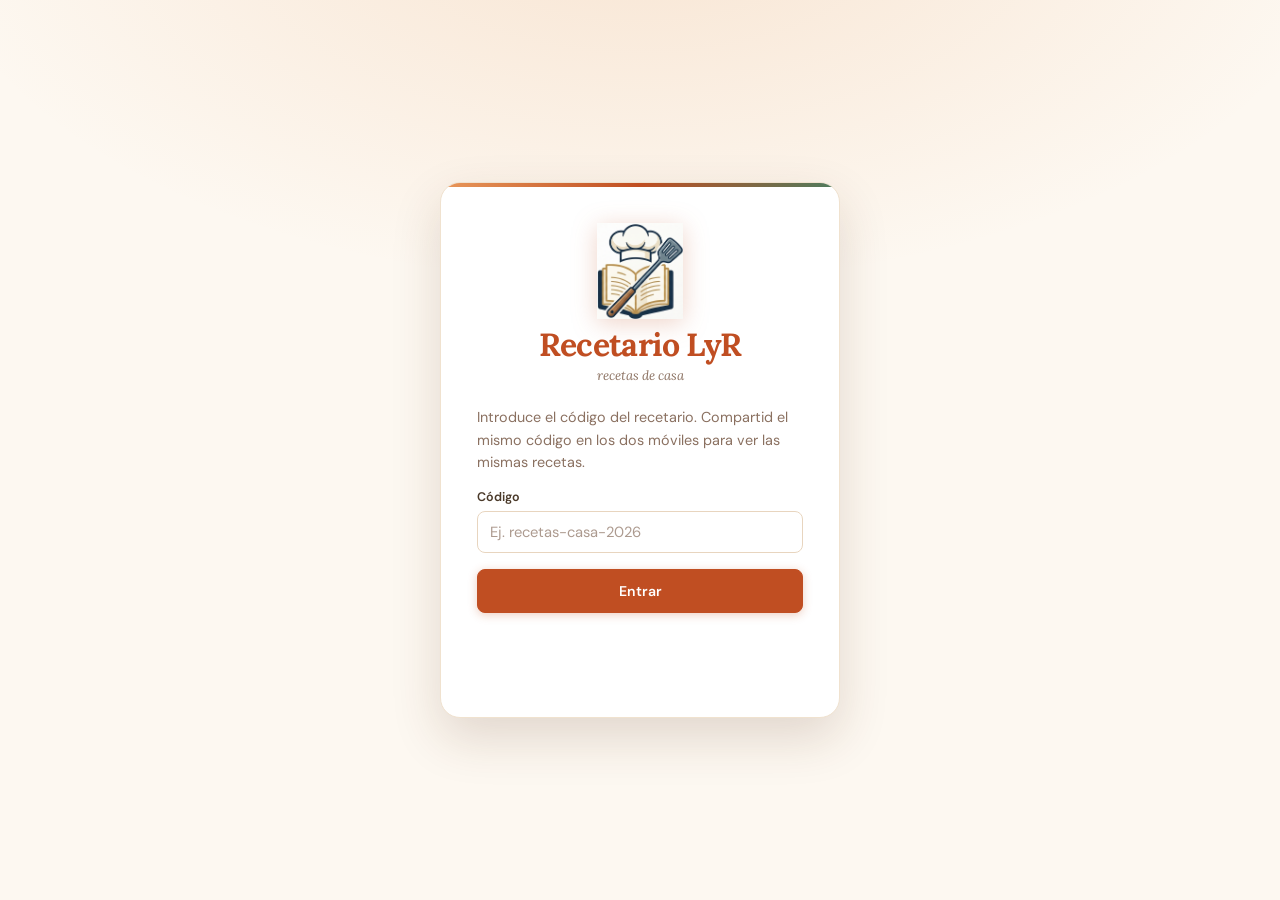
==== index.html @ 1d1a31da "Reemplazar logo SVG por imagen logo.png en topbar, lock screen e iconos PWA" ====
<!doctype html>
<html lang="es">
<head>
<meta charset="utf-8">
<meta name="viewport" content="width=device-width, initial-scale=1, viewport-fit=cover">
<meta name="theme-color" content="#fdf8f1">
<title>Recetario LyR</title>
<link rel="icon" type="image/png" href="logo.png">
<link rel="apple-touch-icon" href="apple-touch-icon.png">
<link rel="manifest" href="manifest.webmanifest">
<link rel="preconnect" href="https://fonts.googleapis.com">
<link rel="preconnect" href="https://fonts.gstatic.com" crossorigin>
<link rel="stylesheet" href="https://fonts.googleapis.com/css2?family=Lora:ital,wght@0,600;0,700;1,400&family=DM+Sans:opsz,wght@9..40,400;9..40,500;9..40,600&display=swap">
<link rel="stylesheet" href="styles.css">
<script src="firebase-config.js"></script>
<script src="import-recipe.js" defer></script>
</head>
<body>

<!-- ═══════════════════════════════════════════════════════════ -->
<!-- LOCK SCREEN                                                  -->
<!-- ═══════════════════════════════════════════════════════════ -->
<div id="lockScreen" class="lock-screen">
  <section class="lock-panel">

    <div class="lock-logo-wrap">
      <img class="lock-logo-img" src="logo.png" alt="Recetario LyR" width="96" height="96">
      <h1 class="lock-title">Recetario LyR</h1>
      <p class="lock-subtitle">recetas de casa</p>
      <p id="lockRecipeCount" class="lock-recipe-count"></p>
    </div>

    <p class="muted">Introduce el código del recetario. Compartid el mismo código en los dos móviles para ver las mismas recetas.</p>

    <label class="field">
      <span>Código</span>
      <input id="cookbookCode" type="text" autocomplete="off" placeholder="Ej. recetas-casa-2026">
    </label>

    <button id="unlockButton" class="primary-button">Entrar</button>
    <p id="lockMessage" class="message"></p>

  </section>
</div>

<!-- ═══════════════════════════════════════════════════════════ -->
<!-- APP SHELL                                                    -->
<!-- ═══════════════════════════════════════════════════════════ -->
<div id="appShell" class="app-shell hidden">

  <!-- Topbar -->
  <header class="topbar">
    <button id="backButton" class="icon-button hidden" aria-label="Volver">
      <svg width="18" height="18" viewBox="0 0 24 24" fill="none" stroke="currentColor" stroke-width="2.5" stroke-linecap="round" stroke-linejoin="round" aria-hidden="true">
        <polyline points="15 18 9 12 15 6"/>
      </svg>
    </button>
    <div class="brand-row">
      <img class="topbar-logo-img" src="logo.png" alt="" width="36" height="36">
      <div class="brand-text">
        <h1 class="topbar-title">Recetario LyR</h1>
      </div>
    </div>
    <button id="settingsButton" class="icon-button" title="Ajustes" aria-label="Ajustes">
      <svg width="18" height="18" viewBox="0 0 24 24" fill="none" stroke="currentColor" stroke-width="2" stroke-linecap="round" stroke-linejoin="round" aria-hidden="true">
        <circle cx="12" cy="12" r="3"/>
        <path d="M19.4 15a1.65 1.65 0 0 0 .33 1.82l.06.06a2 2 0 0 1-2.83 2.83l-.06-.06a1.65 1.65 0 0 0-1.82-.33 1.65 1.65 0 0 0-1 1.51V21a2 2 0 0 1-4 0v-.09A1.65 1.65 0 0 0 9 19.4a1.65 1.65 0 0 0-1.82.33l-.06.06a2 2 0 0 1-2.83-2.83l.06-.06A1.65 1.65 0 0 0 4.68 15a1.65 1.65 0 0 0-1.51-1H3a2 2 0 0 1 0-4h.09A1.65 1.65 0 0 0 4.6 9a1.65 1.65 0 0 0-.33-1.82l-.06-.06a2 2 0 0 1 2.83-2.83l.06.06A1.65 1.65 0 0 0 9 4.68a1.65 1.65 0 0 0 1-1.51V3a2 2 0 0 1 4 0v.09a1.65 1.65 0 0 0 1 1.51 1.65 1.65 0 0 0 1.82-.33l.06-.06a2 2 0 0 1 2.83 2.83l-.06.06A1.65 1.65 0 0 0 19.4 9a1.65 1.65 0 0 0 1.51 1H21a2 2 0 0 1 0 4h-.09a1.65 1.65 0 0 0-1.51 1z"/>
      </svg>
    </button>
  </header>

  <main>

    <!-- ─── FOLDERS VIEW ───────────────────────────────────── -->
    <section id="foldersView" class="view">
      <div id="foldersGrid" class="folders-grid"></div>
    </section>

    <!-- ─── LIST VIEW ──────────────────────────────────────── -->
    <section id="listView" class="view active">

      <div id="folderHeader" class="folder-header hidden"></div>

      <div class="tools-row">
        <div class="search-wrap">
          <svg class="search-icon" width="15" height="15" viewBox="0 0 24 24" fill="none" stroke="currentColor" stroke-width="2" stroke-linecap="round" stroke-linejoin="round" aria-hidden="true">
            <circle cx="11" cy="11" r="8"/><line x1="21" y1="21" x2="16.65" y2="16.65"/>
          </svg>
          <input id="searchInput" type="search" placeholder="Nombre, ingrediente, etiqueta…">
        </div>

        <div class="sort-select-wrap">
          <select id="categoryFilter" aria-label="Filtrar por categoría">
            <option value="">Todas</option>
          </select>
        </div>

        <div class="sort-select-wrap">
          <select id="sortSelect" aria-label="Ordenar recetas">
            <option value="updatedDesc">Recientes</option>
            <option value="createdDesc">Nuevas</option>
            <option value="titleAsc">A – Z</option>
            <option value="categoryAsc">Categoría</option>
          </select>
        </div>
      </div>

      <div id="syncStatus" class="sync-status">Modo local</div>

      <div id="recipesList" class="recipes-list"></div>

      <div id="emptyState" class="empty-state hidden">
        <svg class="empty-state-icon" viewBox="0 0 24 24" fill="none" stroke="currentColor" stroke-width="1.2" stroke-linecap="round" stroke-linejoin="round">
          <path d="M14 2H6a2 2 0 0 0-2 2v16a2 2 0 0 0 2 2h12a2 2 0 0 0 2-2V8z"/>
          <polyline points="14 2 14 8 20 8"/><line x1="12" y1="18" x2="12" y2="12"/><line x1="9" y1="15" x2="15" y2="15"/>
        </svg>
        <h2>Aún no hay recetas</h2>
        <p class="muted">Empieza creando una receta manual o importando una en JSON.</p>
      </div>

    </section>

    <!-- ─── ADD / EDIT VIEW ────────────────────────────────── -->
    <section id="addView" class="view">

      <div class="mode-tabs" role="tablist" aria-label="Método de entrada">
        <button class="mode-tab active" data-mode="manual">Manual</button>
        <button class="mode-tab" data-mode="import">JSON</button>
      </div>

      <form id="recipeForm" class="recipe-form">

        <!-- Import mode -->
        <div id="importMode" class="mode-panel">
          <label class="field">
            <span>Archivo JSON de receta</span>
            <input id="singleRecipeFile" type="file" accept="application/json,.json">
          </label>
          <label class="field">
            <span>O pega aquí la receta generada por chat</span>
            <textarea id="singleRecipeText" rows="9" placeholder='{"title":"Tortilla de patatas","categories":["Cena"],"time":"35 min","ingredients":["..."],"steps":"..."}'></textarea>
          </label>
          <button id="importSingleRecipeButton" type="button" class="secondary-button">Cargar en formulario</button>
          <p id="singleRecipeImportStatus" class="message"></p>
        </div>

        <!-- Manual mode (always shown below) -->
        <div id="manualMode" class="mode-panel active"></div>

        <!-- Form fields (shared) -->
        <div class="form-grid">
          <label class="field">
            <span>Título *</span>
            <input id="titleInput" name="title" required placeholder="Nombre de la receta">
          </label>
          <label class="field">
            <span>Tiempo</span>
            <input id="timeInput" name="time" placeholder="35 min">
          </label>
          <label class="field">
            <span>Categorías</span>
            <input id="categoriesInput" name="categories" placeholder="Cena, pasta, familiar">
          </label>
          <label class="field">
            <span>Etiquetas</span>
            <input id="tagsInput" name="tags" placeholder="rápida, horno, vegetariana">
          </label>
          <label class="field link-field">
            <span>Link original</span>
            <input id="sourceUrlInput" name="sourceUrl" type="url" placeholder="https://…">
          </label>
        </div>

        <div class="field">
          <span>Carpeta(s)</span>
          <div id="carpetasPicker" class="carpetas-picker"></div>
        </div>

        <div class="field">
          <span>Foto</span>
          <div class="photo-field">
            <div id="recipePhotoPreview" class="photo-preview hidden"></div>
            <div class="photo-actions">
              <label class="secondary-button photo-pick-button">
                <input id="recipePhotoInput" type="file" accept="image/*" hidden>
                Elegir foto
              </label>
              <button id="recipePhotoClear" type="button" class="ghost-button hidden">Quitar</button>
            </div>
          </div>
        </div>

        <label class="field">
          <span>Ingredientes *</span>
          <textarea id="ingredientsInput" name="ingredients" rows="7" required placeholder="Un ingrediente por línea"></textarea>
        </label>

        <label class="field">
          <span>Preparación *</span>
          <textarea id="stepsInput" name="steps" rows="8" required placeholder="Pasos de preparación"></textarea>
        </label>

        <label class="field">
          <span>Notas</span>
          <textarea id="notesInput" name="notes" rows="4" placeholder="Trucos, variaciones, observaciones…"></textarea>
        </label>

        <input id="editingId" type="hidden">

        <div class="form-actions">
          <button id="cancelEditButton" type="button" class="ghost-button hidden">Cancelar</button>
          <button type="submit" class="primary-button">Guardar receta</button>
        </div>

      </form>
    </section>

    <!-- ─── DETAIL VIEW ────────────────────────────────────── -->
    <section id="detailView" class="view">
      <article id="recipeDetail" class="recipe-detail"></article>
    </section>

  </main>

  <!-- Cook Mode Overlay -->
  <div id="cookMode" class="cook-mode hidden" aria-hidden="true">
    <div class="cook-mode-bar">
      <span id="cookStepCounter" class="cook-step-counter"></span>
      <button id="cookCloseButton" class="icon-button" aria-label="Cerrar">✕</button>
    </div>
    <div class="cook-mode-content">
      <h2 id="cookRecipeTitle" class="cook-recipe-title"></h2>
      <div id="cookStepText" class="cook-step-text"></div>
    </div>
    <div class="cook-mode-nav">
      <button id="cookPrevButton" class="secondary-button">← Anterior</button>
      <button id="cookNextButton" class="primary-button">Siguiente →</button>
    </div>
  </div>

  <!-- Bottom Nav -->
  <nav class="bottom-nav" aria-label="Navegación principal">
    <button class="nav-button" data-view="foldersView">
      <svg width="22" height="22" viewBox="0 0 32 32" fill="none" stroke="currentColor" stroke-width="2" stroke-linecap="round" stroke-linejoin="round" aria-hidden="true">
        <path d="M4 8C4 6.9 4.9 6 6 6H13L16 10H26C27.1 10 28 10.9 28 12V24C28 25.1 27.1 26 26 26H6C4.9 26 4 25.1 4 24Z"/>
      </svg>
      Carpetas
    </button>
    <button class="nav-button active" data-view="listView">
      <svg width="22" height="22" viewBox="0 0 24 24" fill="none" stroke="currentColor" stroke-width="2" stroke-linecap="round" stroke-linejoin="round" aria-hidden="true">
        <path d="M3 9l9-7 9 7v11a2 2 0 0 1-2 2H5a2 2 0 0 1-2-2z"/>
        <polyline points="9 22 9 12 15 12 15 22"/>
      </svg>
      Recetas
    </button>
    <button class="nav-button" data-view="addView" aria-label="Añadir receta">
      <svg width="26" height="26" viewBox="0 0 24 24" fill="none" stroke="currentColor" stroke-width="2.5" stroke-linecap="round" stroke-linejoin="round" aria-hidden="true">
        <line x1="12" y1="5" x2="12" y2="19"/>
        <line x1="5" y1="12" x2="19" y2="12"/>
      </svg>
      Añadir
    </button>
  </nav>

</div>

<!-- ═══════════════════════════════════════════════════════════ -->
<!-- SETTINGS DIALOG                                              -->
<!-- ═══════════════════════════════════════════════════════════ -->
<dialog id="settingsDialog">
  <form method="dialog" class="settings-panel">
    <h2>Ajustes</h2>

    <p id="settingsSyncText" class="muted"></p>
    <p id="backupStatus" class="muted"></p>

    <div class="settings-group" id="driveGroup">
      <h3>Google Drive</h3>
      <p id="driveStatus" class="muted"></p>
      <button id="driveConnectButton" type="button" class="secondary-button">Conectar Drive</button>
      <button id="driveRefreshButton" type="button" class="secondary-button hidden">Actualizar desde Drive</button>
      <button id="driveExportButton" type="button" class="secondary-button hidden">Subir todo a Drive</button>
    </div>

    <button id="exportButton" type="button" class="secondary-button">Exportar copia JSON</button>

    <label class="secondary-button file-button">
      Importar copia JSON
      <input id="importBackupInput" type="file" accept="application/json">
    </label>

    <details class="install-help">
      <summary>Instalar en iPhone</summary>
      <p>Abre la app en Safari, pulsa compartir y elige "Añadir a pantalla de inicio". Si el icono no cambia, borra el acceso antiguo y vuelve a añadirlo.</p>
    </details>

    <button id="changeCodeButton" type="button" class="ghost-button">Cambiar código</button>
    <button class="primary-button">Cerrar</button>
  </form>
</dialog>

<script type="module" src="app.js"></script>
</body>
</html>
---- styles.css ----
:root {
  --paper: #fdf8f1;
  --cream: #f7efe2;
  --panel: #ffffff;
  --ink: #2a1f17;
  --ink2: #4a3929;
  --muted: #8a7060;
  --line: #e8d5bf;
  --soft: #f0e2cf;
  --brand: #c04e22;
  --bdark: #8c3316;
  --blight: #f5e3d8;
  --accent: #4d7c5e;
  --accl: #dceee4;
  --warm: #e8975a;
  --rs: 8px;
  --rm: 14px;
  --rl: 20px;
  --body: 'DM Sans', ui-sans-serif, system-ui, sans-serif;
  --disp: 'Lora', Georgia, serif;
}

*, *::before, *::after { box-sizing: border-box; }
html { -webkit-text-size-adjust: 100%; }
body { margin: 0; min-height: 100vh; background: var(--paper); color: var(--ink); font-family: var(--body); overflow-x: hidden; overscroll-behavior: none; }
button, input, textarea, select { font: inherit; }
button { cursor: pointer; border: none; background: none; }
.hidden { display: none !important; }

/* ── Lock Screen ── */
.lock-screen {
  min-height: 100vh;
  min-height: 100svh;
  display: flex;
  align-items: center;
  justify-content: center;
  padding: 24px;
  background: radial-gradient(ellipse 80% 60% at 50% -10%, rgba(224,140,70,0.18) 0%, transparent 70%), var(--paper);
}
.lock-panel {
  width: min(100%, 400px);
  background: var(--panel);
  border: 1px solid var(--soft);
  border-radius: var(--rl);
  box-shadow: 0 20px 50px rgba(80,45,20,0.16);
  padding: 40px 36px;
  display: grid;
  gap: 16px;
  position: relative;
  overflow: hidden;
}
.lock-panel::before {
  content: '';
  position: absolute;
  top: 0; left: 0; right: 0;
  height: 4px;
  background: linear-gradient(90deg, var(--warm), var(--brand), var(--accent));
  border-radius: var(--rl) var(--rl) 0 0;
}
.lock-logo-wrap {
  display: flex;
  flex-direction: column;
  align-items: center;
  gap: 10px;
}
.lock-logo-svg,
.lock-logo-img {
  width: 96px;
  height: 96px;
  object-fit: contain;
  filter: drop-shadow(0 4px 12px rgba(192,78,34,0.25));
}
.lock-title {
  margin: 0;
  font-family: var(--disp);
  font-size: 2rem;
  font-weight: 700;
  color: var(--brand);
  letter-spacing: -0.02em;
  line-height: 1;
  text-align: center;
}
.lock-subtitle {
  font-family: var(--disp);
  font-style: italic;
  color: var(--muted);
  font-size: 0.82rem;
  text-align: center;
  margin: -4px 0 0;
}
.lock-recipe-count {
  font-size: 0.75rem;
  font-weight: 600;
  color: var(--brand);
  text-align: center;
  margin: -4px 0 0;
  letter-spacing: 0.03em;
}
.eyebrow {
  margin: 0;
  color: var(--brand);
  font-size: 0.72rem;
  font-weight: 600;
  letter-spacing: 0.14em;
  text-transform: uppercase;
}
.muted { color: var(--muted); line-height: 1.55; font-size: 0.9rem; margin: 0; }
.message { color: var(--muted); line-height: 1.5; font-size: 0.85rem; min-height: 20px; }

/* ── App Shell ── */
.app-shell { min-height: 100vh; padding: 0 0 90px; }

/* ── Topbar ── */
.topbar {
  position: sticky;
  top: 0;
  z-index: 100;
  background: rgba(253,248,241,0.9);
  backdrop-filter: blur(16px);
  -webkit-backdrop-filter: blur(16px);
  border-bottom: 1px solid var(--soft);
  padding: 10px 16px;
  display: flex;
  align-items: center;
  justify-content: space-between;
  gap: 12px;
}
.brand-row { display: flex; align-items: center; gap: 10px; min-width: 0; }
.topbar-logo-svg,
.topbar-logo-img {
  width: 36px;
  height: 36px;
  object-fit: contain;
  flex-shrink: 0;
  filter: drop-shadow(0 2px 5px rgba(192,78,34,0.2));
}
.brand-text { min-width: 0; }
.brand-text .eyebrow { display: block; font-size: 0.62rem; letter-spacing: 0.16em; color: var(--muted); margin-bottom: 1px; }
.topbar-title {
  margin: 0;
  font-family: var(--disp);
  font-size: 1.45rem;
  font-weight: 700;
  color: var(--brand);
  line-height: 1.1;
  letter-spacing: -0.01em;
  display: flex;
  align-items: center;
  height: 100%;
}
.icon-button {
  width: 44px;
  height: 44px;
  border: 1px solid var(--line);
  border-radius: 50%;
  background: var(--panel);
  color: var(--bdark);
  display: flex;
  align-items: center;
  justify-content: center;
  flex-shrink: 0;
  box-shadow: 0 1px 4px rgba(80,45,20,0.08);
  transition: background 0.15s, border-color 0.15s;
}
.icon-button:hover { background: var(--blight); border-color: var(--brand); }
.icon-button svg { width: 18px; height: 18px; display: block; }

/* ── Main ── */
main { width: 100%; max-width: 980px; margin: 0 auto; padding: 14px 12px 0; }
.view { display: none; }
.view.active { display: block; }

/* ── Tools Row ── */
.tools-row {
  display: grid;
  grid-template-columns: 1fr auto auto;
  gap: 8px;
  margin-bottom: 10px;
  align-items: center;
}
@media (max-width: 540px) {
  .tools-row { grid-template-columns: 1fr 1fr; }
  .search-wrap { grid-column: 1 / -1; }
}

.search-wrap { position: relative; }
.search-wrap .search-icon {
  position: absolute;
  left: 11px;
  top: 50%;
  transform: translateY(-50%);
  width: 15px;
  height: 15px;
  color: var(--muted);
  pointer-events: none;
  display: block;
  flex-shrink: 0;
}
.search-wrap input { padding-left: 34px; }

.sort-select-wrap { position: relative; }
.sort-select-wrap select { padding-right: 26px; appearance: none; -webkit-appearance: none; }
.sort-select-wrap::after {
  content: '';
  position: absolute;
  right: 10px;
  top: 50%;
  transform: translateY(-65%) rotate(45deg);
  width: 5px;
  height: 5px;
  border-right: 1.5px solid var(--muted);
  border-bottom: 1.5px solid var(--muted);
  pointer-events: none;
}

/* ── Inputs ── */
.field { display: grid; gap: 6px; }
.field span { color: var(--ink2); font-size: 0.78rem; font-weight: 600; }
input, textarea, select {
  min-width: 0;
  width: 100%;
  border: 1.5px solid var(--line);
  border-radius: var(--rs);
  background: var(--panel);
  color: var(--ink);
  padding: 10px 12px;
  outline: none;
  font-size: 0.92rem;
  transition: border-color 0.15s, box-shadow 0.15s;
}
input::placeholder, textarea::placeholder { color: var(--muted); opacity: 0.7; }
textarea { resize: vertical; line-height: 1.55; field-sizing: content; min-height: 80px; }
input:focus, textarea:focus, select:focus {
  border-color: var(--brand);
  box-shadow: 0 0 0 3px rgba(192,78,34,0.1);
}

/* ── Sync Status ── */
.sync-status {
  display: flex;
  align-items: center;
  gap: 5px;
  min-height: 22px;
  color: var(--accent);
  font-size: 0.76rem;
  font-weight: 500;
  margin-bottom: 12px;
}
.sync-status::before {
  content: '';
  width: 5px;
  height: 5px;
  border-radius: 50%;
  background: var(--accent);
  flex-shrink: 0;
}

/* ── Recipe Cards ── */
.recipes-list {
  display: grid;
  grid-template-columns: repeat(auto-fill, minmax(min(100%, 160px), 1fr));
  gap: 10px;
}

.recipe-card {
  border: 1.5px solid var(--soft);
  border-radius: var(--rm);
  background: var(--panel);
  box-shadow: 0 2px 8px rgba(80,45,20,0.07);
  text-align: left;
  display: flex;
  flex-direction: column;
  transition: transform 0.18s ease, box-shadow 0.18s ease;
  position: relative;
  overflow: hidden;
  padding: 0;
}
.recipe-card:hover { transform: translateY(-2px); box-shadow: 0 8px 24px rgba(80,45,20,0.14); }
.recipe-card:active { transform: translateY(0); }

/* Card image */
.card-img-wrap {
  position: relative;
  width: 100%;
  aspect-ratio: 3/2;
  overflow: hidden;
  background: var(--cream);
  flex-shrink: 0;
}
.card-img {
  width: 100%;
  height: 100%;
  object-fit: cover;
  display: block;
  transition: transform 0.3s ease;
}
.recipe-card:hover .card-img { transform: scale(1.04); }

.card-img-folder {
  width: 100%;
  height: 100%;
  display: flex;
  align-items: center;
  justify-content: center;
  transition: transform 0.3s ease;
}
.card-img-folder svg { opacity: 0.82; }
.recipe-card:hover .card-img-folder { transform: scale(1.06); }

.card-type-badge {
  position: absolute;
  top: 8px;
  right: 8px;
  font-size: 0.65rem;
  font-weight: 700;
  letter-spacing: 0.06em;
  border-radius: 999px;
  padding: 3px 8px;
  text-transform: uppercase;
}

/* Card body */
.card-body {
  padding: 10px 11px 11px;
  display: flex;
  flex-direction: column;
  gap: 7px;
  flex: 1;
}
.recipe-card h2 {
  margin: 0;
  color: var(--ink);
  font-family: var(--disp);
  font-size: 0.9rem;
  font-weight: 600;
  line-height: 1.3;
  display: -webkit-box;
  -webkit-line-clamp: 2;
  -webkit-box-orient: vertical;
  overflow: hidden;
}
.card-meta { display: flex; flex-wrap: wrap; gap: 4px; }

/* Chips */
.chip {
  border: 1px solid var(--line);
  border-radius: 999px;
  background: var(--cream);
  color: var(--ink2);
  padding: 2px 8px;
  font-size: 0.7rem;
  font-weight: 500;
}
.chip.chip-time {
  background: var(--accl);
  border-color: rgba(77,124,94,0.25);
  color: var(--accent);
  display: inline-flex;
  align-items: center;
  gap: 3px;
}
.chip.chip-time svg { flex-shrink: 0; }
/* keep old chip classes for detail view */
.chip.cat { background: var(--blight); border-color: rgba(192,78,34,0.2); color: var(--bdark); }
.chip-row { display: flex; flex-wrap: wrap; gap: 5px; }

/* ── Empty State ── */
.empty-state {
  margin-top: 28px;
  border: 2px dashed var(--line);
  border-radius: var(--rl);
  background: rgba(255,255,255,0.5);
  padding: 40px 24px;
  text-align: center;
  display: flex;
  flex-direction: column;
  align-items: center;
  gap: 12px;
}
.empty-state-icon { width: 52px; height: 52px; color: var(--line); }
.empty-state h2 { margin: 0; font-family: var(--disp); font-size: 1.2rem; color: var(--muted); font-weight: 600; }
.empty-state p { margin: 0; }

/* ── Mode Tabs ── */
.mode-tabs {
  display: flex;
  gap: 4px;
  margin-bottom: 16px;
  background: var(--cream);
  border-radius: var(--rs);
  padding: 4px;
  overflow-x: auto;
  -webkit-overflow-scrolling: touch;
  scrollbar-width: none;
}
.mode-tabs::-webkit-scrollbar { display: none; }
.mode-tab {
  flex-shrink: 0;
  border: none;
  border-radius: 6px;
  background: transparent;
  color: var(--muted);
  padding: 8px 12px;
  font-size: 0.82rem;
  font-weight: 600;
  transition: background 0.15s, color 0.15s, box-shadow 0.15s;
  cursor: pointer;
  white-space: nowrap;
}
.mode-tab.active {
  background: var(--panel);
  color: var(--bdark);
  box-shadow: 0 1px 5px rgba(80,45,20,0.1);
}

/* ── Form ── */
.recipe-form, .recipe-detail {
  width: 100%;
  border: 1.5px solid var(--soft);
  border-radius: var(--rl);
  background: var(--panel);
  box-shadow: 0 8px 28px rgba(80,45,20,0.1);
  padding: 20px 16px;
}
.recipe-form { display: grid; gap: 14px; }
.mode-panel { display: none; gap: 12px; padding-bottom: 16px; border-bottom: 1.5px solid var(--soft); margin-bottom: 2px; }
.mode-panel.active { display: grid; }
.form-grid { display: grid; grid-template-columns: 1fr 1fr; gap: 12px; }
@media (max-width: 560px) { .form-grid { grid-template-columns: 1fr; } }
.link-field { grid-column: 1 / -1; }
.form-actions, .voice-actions { display: flex; flex-wrap: wrap; gap: 10px; }
.detail-actions {
  display: flex;
  flex-wrap: wrap;
  gap: 10px;
  position: sticky;
  bottom: calc(max(10px, env(safe-area-inset-bottom)) + 64px);
  background: var(--panel);
  padding-top: 14px;
  border-top: 1px solid var(--soft);
  margin-top: 24px;
  z-index: 10;
}
.form-actions > button, .detail-actions > button, .voice-actions > button { flex: 1 1 140px; }

/* ── Buttons ── */
.primary-button, .secondary-button, .ghost-button {
  min-height: 44px;
  border-radius: var(--rs);
  padding: 10px 16px;
  font-weight: 600;
  font-size: 0.88rem;
  transition: transform 0.1s, background 0.15s;
  display: inline-flex;
  align-items: center;
  justify-content: center;
  gap: 6px;
}
.primary-button:active, .secondary-button:active, .ghost-button:active { transform: scale(0.98); }
.primary-button { border: 1.5px solid var(--brand); background: var(--brand); color: #fff; box-shadow: 0 2px 10px rgba(192,78,34,0.28); }
.primary-button:hover { background: var(--bdark); border-color: var(--bdark); }
.secondary-button { border: 1.5px solid var(--line); background: var(--cream); color: var(--ink2); }
.secondary-button:hover { border-color: var(--brand); color: var(--bdark); background: var(--blight); }
.ghost-button { border: 1.5px solid var(--line); background: transparent; color: var(--muted); }
.ghost-button:hover { border-color: #c0392b; color: #c0392b; }

/* ── Detail View ── */
.recipe-detail { max-width: 740px; margin: 0 auto; padding: clamp(18px,5vw,40px); overflow: hidden; }
.detail-hero {
  margin: calc(-1 * clamp(18px,5vw,40px));
  margin-bottom: 24px;
  height: 160px;
  display: flex;
  align-items: center;
  justify-content: center;
  position: relative;
}
.detail-hero svg { opacity: 0.8; }
.detail-hero-photo {
  height: 220px;
  background-size: cover;
  background-position: center;
}
.detail-hero-label {
  position: absolute;
  bottom: 10px;
  right: 12px;
  font-size: 0.65rem;
  font-weight: 700;
  letter-spacing: 0.07em;
  text-transform: uppercase;
  padding: 3px 9px;
  border-radius: 999px;
  color: #fff;
}

/* ── Photo field in form ── */
.photo-field {
  display: flex;
  flex-direction: column;
  gap: 10px;
}
.photo-preview {
  width: 100%;
  aspect-ratio: 16/10;
  background-size: cover;
  background-position: center;
  border-radius: var(--rs);
  border: 1.5px solid var(--soft);
}
.photo-actions {
  display: flex;
  gap: 8px;
  flex-wrap: wrap;
}
.photo-pick-button {
  cursor: pointer;
  display: inline-flex;
  align-items: center;
  justify-content: center;
}

/* ── Cook Mode Overlay ── */
.cook-mode {
  position: fixed;
  inset: 0;
  background: #fffaf3;
  z-index: 1000;
  display: flex;
  flex-direction: column;
  padding: 20px;
  padding-top: max(20px, env(safe-area-inset-top));
  padding-bottom: max(20px, env(safe-area-inset-bottom));
}
.cook-mode.hidden { display: none; }
.cook-mode-bar {
  display: flex;
  align-items: center;
  justify-content: space-between;
  margin-bottom: 24px;
}
.cook-step-counter {
  font-size: 0.85rem;
  font-weight: 700;
  letter-spacing: 0.06em;
  text-transform: uppercase;
  color: var(--brand);
}
.cook-mode-content {
  flex: 1;
  display: flex;
  flex-direction: column;
  align-items: center;
  justify-content: center;
  text-align: center;
  overflow-y: auto;
  padding: 0 8px;
}
.cook-recipe-title {
  font-family: var(--disp);
  font-size: 1.1rem;
  color: var(--ink2);
  margin: 0 0 24px;
  opacity: 0.6;
}
.cook-step-text {
  font-size: clamp(1.4rem, 4.5vw, 2.2rem);
  line-height: 1.5;
  color: var(--ink);
  font-weight: 500;
  max-width: 720px;
}
.cook-mode-nav {
  display: flex;
  gap: 12px;
  padding-top: 16px;
}
.cook-mode-nav button {
  flex: 1;
  font-size: 1rem;
  padding: 14px;
}
.cook-mode-nav button:disabled {
  opacity: 0.35;
  cursor: not-allowed;
}
.recipe-detail h2 {
  overflow-wrap: anywhere;
  margin: 0 0 18px;
  color: var(--brand);
  font-family: var(--disp);
  font-size: clamp(1.4rem, 5vw, 2.4rem);
  font-weight: 700;
  line-height: 1.15;
  text-align: center;
  letter-spacing: -0.02em;
}
.detail-line { display: grid; gap: 4px; margin: 12px 0; padding-bottom: 10px; border-bottom: 1px solid var(--soft); }
.detail-label { color: var(--muted); font-size: 0.73rem; font-weight: 700; letter-spacing: 0.1em; text-transform: uppercase; }
.detail-section { margin-top: 22px; }
.detail-section h3 {
  margin: 0 0 12px;
  font-family: var(--disp);
  font-size: 1.05rem;
  font-weight: 600;
  color: var(--ink2);
  display: flex;
  align-items: center;
  gap: 8px;
}
.detail-section h3::after { content: ''; flex: 1; height: 1px; background: var(--soft); }
.ingredients-list { display: grid; gap: 9px; padding: 0; list-style: none; }
.ingredients-list li { display: flex; align-items: flex-start; gap: 9px; line-height: 1.5; font-size: 0.93rem; }
.ingredients-list li::before { content: ''; width: 6px; height: 6px; border-radius: 50%; background: var(--warm); flex-shrink: 0; margin-top: 7px; }
.steps-text, .notes-text { white-space: pre-wrap; line-height: 1.75; overflow-wrap: anywhere; font-size: 0.93rem; color: var(--ink2); }
.recipe-source-link { color: var(--brand); font-weight: 600; overflow-wrap: anywhere; text-decoration: none; border-bottom: 1px dashed rgba(192,78,34,0.4); }

/* ── Bottom Nav ── */
.bottom-nav {
  position: fixed;
  left: 50%;
  bottom: max(10px, env(safe-area-inset-bottom));
  transform: translateX(-50%);
  width: min(420px, calc(100% - 24px));
  display: flex;
  align-items: center;
  gap: 4px;
  border: 1.5px solid var(--soft);
  border-radius: var(--rm);
  background: rgba(253,248,241,0.94);
  box-shadow: 0 12px 36px rgba(80,45,20,0.18);
  padding: 6px 6px 6px 8px;
  backdrop-filter: blur(20px);
  -webkit-backdrop-filter: blur(20px);
  z-index: 200;
}
.nav-button {
  flex: 1;
  min-width: 0;
  border: none;
  border-radius: var(--rs);
  background: transparent;
  color: var(--muted);
  padding: 9px 8px 8px;
  font-size: 0.74rem;
  font-weight: 600;
  display: flex;
  flex-direction: column;
  align-items: center;
  gap: 3px;
  transition: background 0.15s, color 0.15s;
}
.nav-button svg { width: 20px; height: 20px; display: block; flex-shrink: 0; }
.nav-button.active { background: var(--panel); color: var(--bdark); box-shadow: 0 1px 5px rgba(80,45,20,0.1); }
.nav-button:not(.active):hover { color: var(--ink2); }

/* FAB "Añadir" */
.nav-button[data-view="addView"] {
  flex: none;
  width: 52px;
  height: 52px;
  border-radius: 50%;
  background: var(--brand);
  color: #fff;
  box-shadow: 0 4px 14px rgba(192,78,34,0.42);
  padding: 0;
  font-size: 0;
  flex-direction: row;
  justify-content: center;
  transition: background 0.15s, transform 0.12s, box-shadow 0.15s;
}
.nav-button[data-view="addView"] svg { width: 28px; height: 28px; }
.nav-button[data-view="addView"].active,
.nav-button[data-view="addView"]:hover { background: var(--bdark); color: #fff; box-shadow: 0 2px 8px rgba(192,78,34,0.3); }
.nav-button[data-view="addView"]:active { transform: scale(0.92); }

/* ── Settings Dialog ── */
dialog { width: min(420px, calc(100vw - 24px)); border: 0; border-radius: var(--rl); padding: 0; background: transparent; }
dialog::backdrop { background: rgba(42,31,23,0.35); backdrop-filter: blur(4px); }
.settings-panel {
  width: 100%;
  background: var(--panel);
  border: 1.5px solid var(--soft);
  border-radius: var(--rl);
  padding: 22px 20px;
  display: grid;
  gap: 12px;
  position: relative;
  overflow: hidden;
}
.settings-panel::before { content: ''; position: absolute; top: 0; left: 0; right: 0; height: 4px; background: linear-gradient(90deg, var(--warm), var(--brand), var(--accent)); }
.settings-panel h2 { margin: 0; font-family: var(--disp); font-size: 1.25rem; color: var(--ink); }
.settings-group { display: grid; gap: 10px; border: 1.5px solid var(--soft); border-radius: var(--rs); background: var(--cream); padding: 12px; }
.settings-group h3 { margin: 0; color: var(--ink2); font-size: 0.84rem; font-weight: 700; }
.settings-group p { margin: 0; }
.file-button input { display: none; }
.install-help { border: 1.5px solid var(--soft); border-radius: var(--rs); background: var(--cream); padding: 11px 13px; }
.install-help summary { color: var(--ink2); cursor: pointer; font-weight: 700; font-size: 0.86rem; }
.install-help p { margin: 8px 0 0; color: var(--muted); line-height: 1.5; font-size: 0.85rem; }

/* ── Responsive ── */
@media (max-width: 540px) {
  .lock-screen { align-items: flex-start; padding: max(20px, env(safe-area-inset-top)) 14px 20px; min-height: 100svh; }
  .lock-panel { padding: 26px 20px; }
  .topbar { padding: 9px 12px; }
  main { padding: 12px 10px 0; }
  .recipe-form, .recipe-detail { padding: 14px 12px; }
  input, textarea, select { font-size: 1rem; }
  .primary-button, .secondary-button, .ghost-button { width: 100%; }
  .mode-tab { padding: 8px 10px; font-size: 0.78rem; }
  .recipes-list { grid-template-columns: 1fr 1fr; }
  .mode-tabs {
    -webkit-mask-image: linear-gradient(to right, black calc(100% - 32px), transparent 100%);
    mask-image: linear-gradient(to right, black calc(100% - 32px), transparent 100%);
  }
}

/* ── Folders Grid ── */
.folders-grid {
  display: grid;
  grid-template-columns: repeat(3, 1fr);
  gap: 10px;
  padding: 4px 0 8px;
}
.folder-card {
  display: flex;
  flex-direction: column;
  align-items: center;
  gap: 8px;
  padding: 14px 6px 12px;
  border: 1.5px solid var(--soft);
  border-radius: var(--rm);
  background: var(--panel);
  box-shadow: 0 2px 6px rgba(80,45,20,0.06);
  transition: transform 0.18s, box-shadow 0.18s, border-color 0.15s;
  position: relative;
  cursor: pointer;
}
.folder-card:hover { transform: translateY(-2px); box-shadow: 0 6px 18px rgba(80,45,20,0.12); border-color: var(--folder-color, var(--brand)); }
.folder-card:active { transform: scale(0.97); }
.folder-icon {
  width: 50px;
  height: 50px;
  border-radius: 13px;
  background: var(--folder-bg, var(--cream));
  display: flex;
  align-items: center;
  justify-content: center;
  color: var(--folder-color, var(--brand));
  flex-shrink: 0;
}
.folder-icon svg { width: 26px; height: 26px; display: block; }
.folder-name {
  font-size: 0.75rem;
  font-weight: 600;
  color: var(--ink2);
  text-align: center;
  line-height: 1.25;
  word-break: break-word;
}
.folder-count {
  position: absolute;
  top: 7px;
  right: 7px;
  font-size: 0.65rem;
  font-weight: 700;
  color: var(--muted);
  background: var(--cream);
  border-radius: 999px;
  padding: 1px 5px;
  min-width: 18px;
  text-align: center;
}

/* ── Folder Header (in list view) ── */
.folder-header {
  display: flex;
  align-items: center;
  gap: 10px;
  margin-bottom: 10px;
  padding: 9px 12px;
  background: var(--panel);
  border: 1.5px solid var(--soft);
  border-radius: var(--rm);
}
.folder-header-content {
  display: flex;
  align-items: center;
  gap: 10px;
  color: var(--folder-color, var(--brand));
  min-width: 0;
}
.folder-header-icon { width: 26px; height: 26px; flex-shrink: 0; display: flex; align-items: center; justify-content: center; }
.folder-header-icon svg { width: 22px; height: 22px; display: block; }
.folder-header-name { font-size: 1rem; font-weight: 700; color: var(--folder-color, var(--brand)); white-space: nowrap; }
.folder-header-count { font-size: 0.8rem; color: var(--muted); font-weight: 500; }

/* ── Carpetas Picker (form) ── */
.carpetas-picker {
  display: flex;
  flex-wrap: wrap;
  gap: 6px;
  padding: 2px 0;
}
.carpeta-chip {
  position: relative;
  cursor: pointer;
  display: inline-flex;
  align-items: center;
  padding: 5px 11px;
  border: 1.5px solid var(--line);
  border-radius: 999px;
  font-size: 0.78rem;
  font-weight: 600;
  color: var(--ink2);
  background: var(--panel);
  transition: border-color 0.15s, background 0.15s, color 0.15s;
  user-select: none;
}
.carpeta-chip input[type="checkbox"] {
  position: absolute;
  opacity: 0;
  width: 0;
  height: 0;
  pointer-events: none;
}
.carpeta-chip:has(input:checked) {
  background: var(--chip-bg, var(--blight));
  border-color: var(--chip-color, var(--brand));
  color: var(--chip-color, var(--brand));
}
.carpeta-chip:hover { border-color: var(--chip-color, var(--brand)); }

/* ── Print ── */
@media print {
  body { background: white; }
  .topbar, .bottom-nav, .detail-actions, .sync-status { display: none !important; }
  .app-shell { padding: 0; }
  main { max-width: none; padding: 0; }
  .view { display: none !important; }
  #detailView { display: block !important; }
  .recipe-detail { border: 0; box-shadow: none; padding: 18mm; max-width: none; }
}
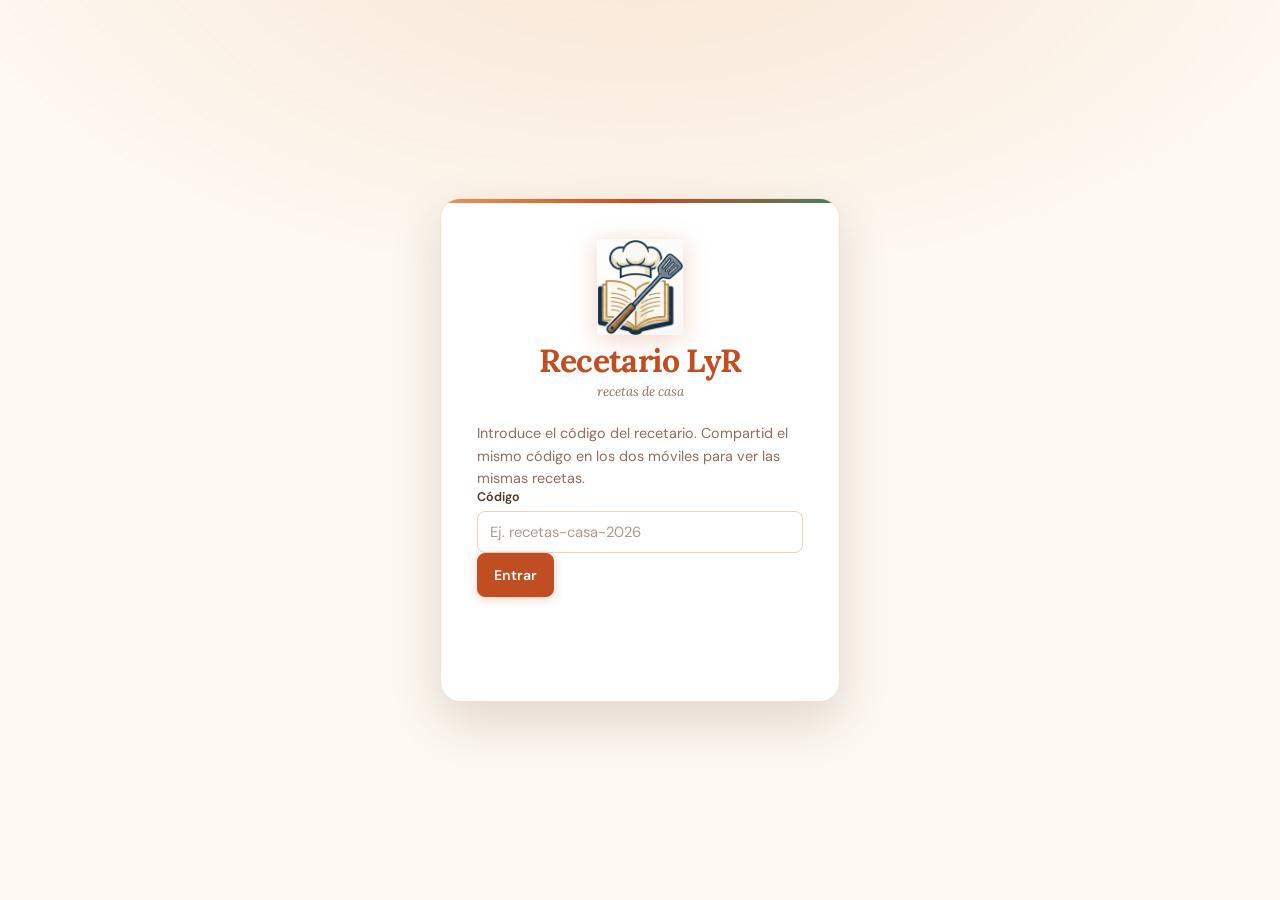
==== commit a524d185: "Modo nube: cuentas por email y recetarios compartidos por invitacion Anade un backend Supabase opcio" ====
--- a/index.html
+++ b/index.html
@@ -12,7 +12,10 @@
 <link rel="preconnect" href="https://fonts.gstatic.com" crossorigin>
 <link rel="stylesheet" href="https://fonts.googleapis.com/css2?family=Lora:ital,wght@0,600;0,700;1,400&family=DM+Sans:opsz,wght@9..40,400;9..40,500;9..40,600&display=swap">
 <link rel="stylesheet" href="styles.css">
-<script src="firebase-config.js"></script>
+<link rel="stylesheet" href="mobile-grid.css">
+<link rel="stylesheet" href="logo-theme.css">
+<script src="drive-config.js"></script>
+<script src="supabase-config.js"></script>
 <script src="import-recipe.js" defer></script>
 </head>
 <body>
@@ -30,14 +33,62 @@
       <p id="lockRecipeCount" class="lock-recipe-count"></p>
     </div>
 
-    <p class="muted">Introduce el código del recetario. Compartid el mismo código en los dos móviles para ver las mismas recetas.</p>
-
-    <label class="field">
-      <span>Código</span>
-      <input id="cookbookCode" type="text" autocomplete="off" placeholder="Ej. recetas-casa-2026">
-    </label>
-
-    <button id="unlockButton" class="primary-button">Entrar</button>
+    <!-- Modo clásico: código compartido (cuando Supabase no está configurado) -->
+    <div id="legacyLock">
+      <p class="muted">Introduce el código del recetario. Compartid el mismo código en los dos móviles para ver las mismas recetas.</p>
+
+      <label class="field">
+        <span>Código</span>
+        <input id="cookbookCode" type="text" autocomplete="off" placeholder="Ej. recetas-casa-2026">
+      </label>
+
+      <button id="unlockButton" class="primary-button">Entrar</button>
+    </div>
+
+    <!-- Modo nube: login con email (código de un solo uso) -->
+    <div id="cloudLogin" class="hidden">
+      <p class="muted">Entra con tu email. Te enviaremos un código de un solo uso. Solo pueden entrar cuentas invitadas.</p>
+
+      <label class="field">
+        <span>Email</span>
+        <input id="loginEmail" type="email" autocomplete="email" placeholder="tu@email.com">
+      </label>
+      <button id="sendCodeButton" class="primary-button">Enviar código</button>
+
+      <div id="loginCodeStep" class="hidden">
+        <label class="field">
+          <span>Código recibido por email</span>
+          <input id="loginCode" type="text" inputmode="numeric" autocomplete="one-time-code" placeholder="123456">
+        </label>
+        <button id="verifyCodeButton" class="primary-button">Entrar</button>
+        <button id="resendCodeButton" type="button" class="ghost-button">Enviar otro código</button>
+      </div>
+    </div>
+
+    <!-- Modo nube: elegir recetario o canjear invitación -->
+    <div id="cloudCookbooks" class="hidden">
+      <p class="muted">Elige un recetario o canjea un código de invitación.</p>
+
+      <div id="cookbookList" class="cookbook-list"></div>
+
+      <label class="field">
+        <span>Código de invitación</span>
+        <input id="inviteCodeInput" type="text" autocomplete="off" placeholder="código que te han pasado">
+      </label>
+      <button id="redeemInviteButton" class="secondary-button">Canjear invitación</button>
+
+      <details class="install-help">
+        <summary>Crear un recetario nuevo</summary>
+        <label class="field">
+          <span>Nombre del recetario</span>
+          <input id="newCookbookName" type="text" placeholder="Recetario de casa">
+        </label>
+        <button id="createCookbookButton" type="button" class="secondary-button">Crear recetario</button>
+      </details>
+
+      <button id="lockSignOutButton" type="button" class="ghost-button">Cerrar sesión</button>
+    </div>
+
     <p id="lockMessage" class="message"></p>
 
   </section>
@@ -226,7 +277,19 @@
   <div id="cookMode" class="cook-mode hidden" aria-hidden="true">
     <div class="cook-mode-bar">
       <span id="cookStepCounter" class="cook-step-counter"></span>
-      <button id="cookCloseButton" class="icon-button" aria-label="Cerrar">✕</button>
+      <div class="cook-bar-actions">
+        <button id="cookIngredientsButton" class="cook-bar-button" aria-label="Ver ingredientes" title="Ingredientes">
+          <svg viewBox="0 0 32 32" fill="none" stroke="currentColor" stroke-width="2" stroke-linecap="round" stroke-linejoin="round" aria-hidden="true">
+            <path d="M22 4 L26 8 L20 10 L16 6 Z" fill="#4d9e5a" stroke="#3a7a44"/>
+            <path d="M16 6 Q24 8 26 16 L14 28 Q6 26 6 18 Z" fill="#e07a3a" stroke="#b85522"/>
+            <line x1="12" y1="14" x2="15" y2="17"/>
+            <line x1="16" y1="18" x2="19" y2="21"/>
+            <line x1="11" y1="19" x2="14" y2="22"/>
+          </svg>
+          <span>Ingredientes</span>
+        </button>
+        <button id="cookCloseButton" class="icon-button" aria-label="Cerrar">✕</button>
+      </div>
     </div>
     <div class="cook-mode-content">
       <h2 id="cookRecipeTitle" class="cook-recipe-title"></h2>
@@ -236,6 +299,16 @@
       <button id="cookPrevButton" class="secondary-button">← Anterior</button>
       <button id="cookNextButton" class="primary-button">Siguiente →</button>
     </div>
+
+    <!-- Ingredients side panel -->
+    <div id="cookIngredientsPanel" class="cook-ingredients-panel hidden" aria-hidden="true">
+      <div class="cook-ingredients-header">
+        <h3>Ingredientes</h3>
+        <button id="cookIngredientsClose" class="icon-button" aria-label="Cerrar ingredientes">✕</button>
+      </div>
+      <ul id="cookIngredientsList" class="cook-ingredients-list"></ul>
+    </div>
+    <div id="cookIngredientsBackdrop" class="cook-ingredients-backdrop hidden"></div>
   </div>
 
   <!-- Bottom Nav -->
@@ -274,12 +347,24 @@
     <p id="settingsSyncText" class="muted"></p>
     <p id="backupStatus" class="muted"></p>
 
+    <div class="settings-group hidden" id="cloudGroup">
+      <h3>Cuenta y recetario</h3>
+      <p id="cloudAccountText" class="muted"></p>
+      <button id="cloudInviteButton" type="button" class="secondary-button hidden">Crear código de invitación</button>
+      <p id="cloudInviteResult" class="muted hidden"></p>
+      <button id="cloudImportLocalButton" type="button" class="secondary-button">Importar recetas locales de este dispositivo</button>
+      <button id="cloudSwitchButton" type="button" class="secondary-button">Cambiar de recetario</button>
+      <button id="cloudSignOutButton" type="button" class="ghost-button">Cerrar sesión</button>
+    </div>
+
     <div class="settings-group" id="driveGroup">
       <h3>Google Drive</h3>
       <p id="driveStatus" class="muted"></p>
+      <ul id="driveDiagnostics" class="sync-details"></ul>
       <button id="driveConnectButton" type="button" class="secondary-button">Conectar Drive</button>
       <button id="driveRefreshButton" type="button" class="secondary-button hidden">Actualizar desde Drive</button>
       <button id="driveExportButton" type="button" class="secondary-button hidden">Subir todo a Drive</button>
+      <button id="driveRepairButton" type="button" class="secondary-button hidden">Reparar duplicados</button>
     </div>
 
     <button id="exportButton" type="button" class="secondary-button">Exportar copia JSON</button>
--- a/styles.css
+++ b/styles.css
@@ -584,6 +584,144 @@
   opacity: 0.35;
   cursor: not-allowed;
 }
+
+/* Cook bar actions */
+.cook-bar-actions {
+  display: flex;
+  align-items: center;
+  gap: 8px;
+}
+.cook-bar-button {
+  display: inline-flex;
+  align-items: center;
+  gap: 6px;
+  background: var(--cream);
+  border: 1.5px solid var(--soft);
+  border-radius: 999px;
+  padding: 7px 14px 7px 10px;
+  font-size: 0.82rem;
+  font-weight: 600;
+  color: var(--ink);
+  cursor: pointer;
+  transition: background 0.15s, transform 0.1s;
+}
+.cook-bar-button:hover { background: #fff; }
+.cook-bar-button:active { transform: scale(0.96); }
+.cook-bar-button svg { width: 22px; height: 22px; flex-shrink: 0; }
+.cook-bar-button.hidden { display: none; }
+
+/* Ingredients side panel */
+.cook-ingredients-backdrop {
+  position: absolute;
+  inset: 0;
+  background: rgba(40,25,15,0.35);
+  z-index: 1;
+  animation: fadeIn 0.15s ease;
+}
+.cook-ingredients-backdrop.hidden { display: none; }
+.cook-ingredients-panel {
+  position: absolute;
+  top: 0;
+  right: 0;
+  bottom: 0;
+  width: min(360px, 100%);
+  background: #fffaf3;
+  z-index: 2;
+  display: flex;
+  flex-direction: column;
+  box-shadow: -4px 0 24px rgba(40,25,15,0.18);
+  padding-top: max(0px, env(safe-area-inset-top));
+  padding-bottom: max(0px, env(safe-area-inset-bottom));
+  animation: slideInRight 0.2s ease;
+}
+.cook-ingredients-panel.hidden { display: none; }
+.cook-ingredients-header {
+  display: flex;
+  align-items: center;
+  justify-content: space-between;
+  padding: 18px 20px;
+  border-bottom: 1.5px solid var(--soft);
+}
+.cook-ingredients-header h3 {
+  margin: 0;
+  font-family: var(--disp);
+  font-size: 1.2rem;
+  color: var(--brand);
+}
+.cook-ingredients-list {
+  list-style: none;
+  padding: 12px 8px;
+  margin: 0;
+  overflow-y: auto;
+  flex: 1;
+}
+.cook-ingredient-item {
+  border-radius: var(--rs);
+  transition: background 0.15s;
+}
+.cook-ingredient-item:hover { background: var(--cream); }
+.cook-ingredient-item label {
+  display: flex;
+  align-items: flex-start;
+  gap: 12px;
+  padding: 12px 14px;
+  cursor: pointer;
+  line-height: 1.45;
+}
+.cook-ingredient-item input[type="checkbox"] {
+  appearance: none;
+  -webkit-appearance: none;
+  width: 22px;
+  height: 22px;
+  border: 2px solid var(--brand);
+  border-radius: 6px;
+  flex-shrink: 0;
+  cursor: pointer;
+  position: relative;
+  margin-top: 1px;
+  background: #fff;
+  transition: background 0.15s, border-color 0.15s;
+}
+.cook-ingredient-item input[type="checkbox"]:checked {
+  background: var(--brand);
+  border-color: var(--brand);
+}
+.cook-ingredient-item input[type="checkbox"]:checked::after {
+  content: "";
+  position: absolute;
+  left: 5px;
+  top: 1px;
+  width: 7px;
+  height: 12px;
+  border: solid #fff;
+  border-width: 0 2.5px 2.5px 0;
+  transform: rotate(45deg);
+}
+.cook-ingredient-text {
+  font-size: 1rem;
+  color: var(--ink);
+  flex: 1;
+}
+.cook-ingredient-item.checked .cook-ingredient-text {
+  text-decoration: line-through;
+  color: var(--muted);
+  opacity: 0.7;
+}
+.cook-ingredients-empty {
+  padding: 24px;
+  text-align: center;
+  color: var(--muted);
+  font-size: 0.9rem;
+}
+
+@keyframes slideInRight {
+  from { transform: translateX(100%); }
+  to { transform: translateX(0); }
+}
+@keyframes fadeIn {
+  from { opacity: 0; }
+  to { opacity: 1; }
+}
 .recipe-detail h2 {
   overflow-wrap: anywhere;
   margin: 0 0 18px;
@@ -693,6 +831,16 @@
 .settings-group { display: grid; gap: 10px; border: 1.5px solid var(--soft); border-radius: var(--rs); background: var(--cream); padding: 12px; }
 .settings-group h3 { margin: 0; color: var(--ink2); font-size: 0.84rem; font-weight: 700; }
 .settings-group p { margin: 0; }
+.sync-details {
+  display: grid;
+  gap: 4px;
+  margin: 0;
+  padding: 0;
+  list-style: none;
+  color: var(--muted);
+  font-size: 0.8rem;
+  line-height: 1.35;
+}
 .file-button input { display: none; }
 .install-help { border: 1.5px solid var(--soft); border-radius: var(--rs); background: var(--cream); padding: 11px 13px; }
 .install-help summary { color: var(--ink2); cursor: pointer; font-weight: 700; font-size: 0.86rem; }
@@ -841,3 +989,26 @@
   #detailView { display: block !important; }
   .recipe-detail { border: 0; box-shadow: none; padding: 18mm; max-width: none; }
 }
+
+/* ── Modo nube: lista de recetarios en la pantalla de entrada ── */
+.cookbook-list {
+  display: grid;
+  gap: 8px;
+  margin-bottom: 14px;
+}
+
+.cookbook-list .cookbook-item {
+  width: 100%;
+  justify-content: center;
+}
+
+#cloudLogin .primary-button,
+#cloudCookbooks .secondary-button,
+#cloudCookbooks .ghost-button {
+  width: 100%;
+  margin-top: 6px;
+}
+
+#loginCodeStep {
+  margin-top: 10px;
+}
--- a/mobile-grid.css
+++ b/mobile-grid.css
@@ -0,0 +1,51 @@
+@media (max-width: 560px) {
+  .recipes-list {
+    grid-template-columns: repeat(2, minmax(0, 1fr));
+    gap: 8px;
+  }
+
+  .recipe-card {
+    min-width: 0;
+    border-radius: 8px;
+  }
+
+  .card-img-wrap {
+    aspect-ratio: 3 / 2;
+  }
+
+  .card-body {
+    padding: 8px;
+    gap: 5px;
+  }
+
+  .recipe-card h2 {
+    display: -webkit-box;
+    overflow: hidden;
+    -webkit-box-orient: vertical;
+    -webkit-line-clamp: 2;
+    font-size: 0.82rem;
+    line-height: 1.18;
+  }
+
+  .card-meta {
+    gap: 3px;
+    max-height: 23px;
+    overflow: hidden;
+  }
+
+  .chip {
+    max-width: 100%;
+    padding: 2px 6px;
+    overflow: hidden;
+    text-overflow: ellipsis;
+    white-space: nowrap;
+    font-size: 0.64rem;
+  }
+
+  .card-type-badge {
+    top: 5px;
+    right: 5px;
+    padding: 2px 6px;
+    font-size: 0.58rem;
+  }
+}
--- a/logo-theme.css
+++ b/logo-theme.css
@@ -0,0 +1,34 @@
+.lock-logo-svg,
+.topbar-logo-svg {
+  display: block;
+  background: url("./apple-touch-icon.png?v=12") center / contain no-repeat;
+}
+
+.lock-logo-svg > *,
+.topbar-logo-svg > * {
+  display: none;
+}
+
+.lock-logo-svg {
+  width: min(220px, 62vw);
+  height: min(220px, 62vw);
+  margin: 0 auto 8px;
+}
+
+.topbar-logo-svg {
+  width: 58px;
+  height: 58px;
+  flex: 0 0 auto;
+}
+
+@media (max-width: 560px) {
+  .lock-logo-svg {
+    width: min(190px, 58vw);
+    height: min(190px, 58vw);
+  }
+
+  .topbar-logo-svg {
+    width: 48px;
+    height: 48px;
+  }
+}
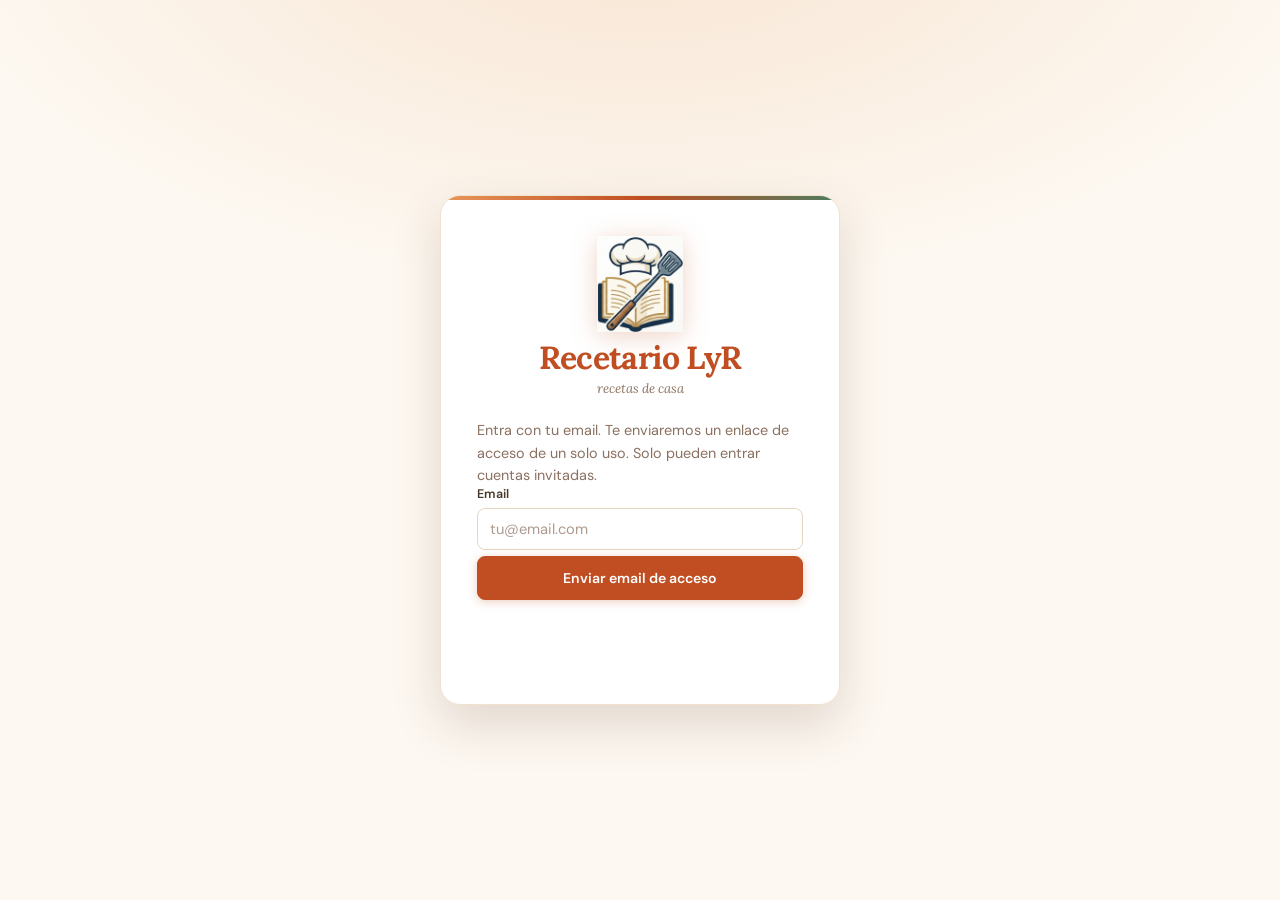
==== commit 2f769487: "Login por enlace magico con redireccion al recetario El plan gratuito no permite editar plantillas d" ====
--- a/index.html
+++ b/index.html
@@ -45,23 +45,24 @@
       <button id="unlockButton" class="primary-button">Entrar</button>
     </div>
 
-    <!-- Modo nube: login con email (código de un solo uso) -->
+    <!-- Modo nube: login con email (enlace mágico, y código si la plantilla lo incluye) -->
     <div id="cloudLogin" class="hidden">
-      <p class="muted">Entra con tu email. Te enviaremos un código de un solo uso. Solo pueden entrar cuentas invitadas.</p>
+      <p class="muted">Entra con tu email. Te enviaremos un enlace de acceso de un solo uso. Solo pueden entrar cuentas invitadas.</p>
 
       <label class="field">
         <span>Email</span>
         <input id="loginEmail" type="email" autocomplete="email" placeholder="tu@email.com">
       </label>
-      <button id="sendCodeButton" class="primary-button">Enviar código</button>
+      <button id="sendCodeButton" class="primary-button">Enviar email de acceso</button>
 
       <div id="loginCodeStep" class="hidden">
-        <label class="field">
-          <span>Código recibido por email</span>
+        <p class="muted">Pulsa el enlace del email en este dispositivo. Si el email incluye un código, también puedes escribirlo aquí:</p>
+        <label class="field">
+          <span>Código (si aparece en el email)</span>
           <input id="loginCode" type="text" inputmode="numeric" autocomplete="one-time-code" placeholder="123456">
         </label>
-        <button id="verifyCodeButton" class="primary-button">Entrar</button>
-        <button id="resendCodeButton" type="button" class="ghost-button">Enviar otro código</button>
+        <button id="verifyCodeButton" class="primary-button">Entrar con código</button>
+        <button id="resendCodeButton" type="button" class="ghost-button">Enviar otro email</button>
       </div>
     </div>
 
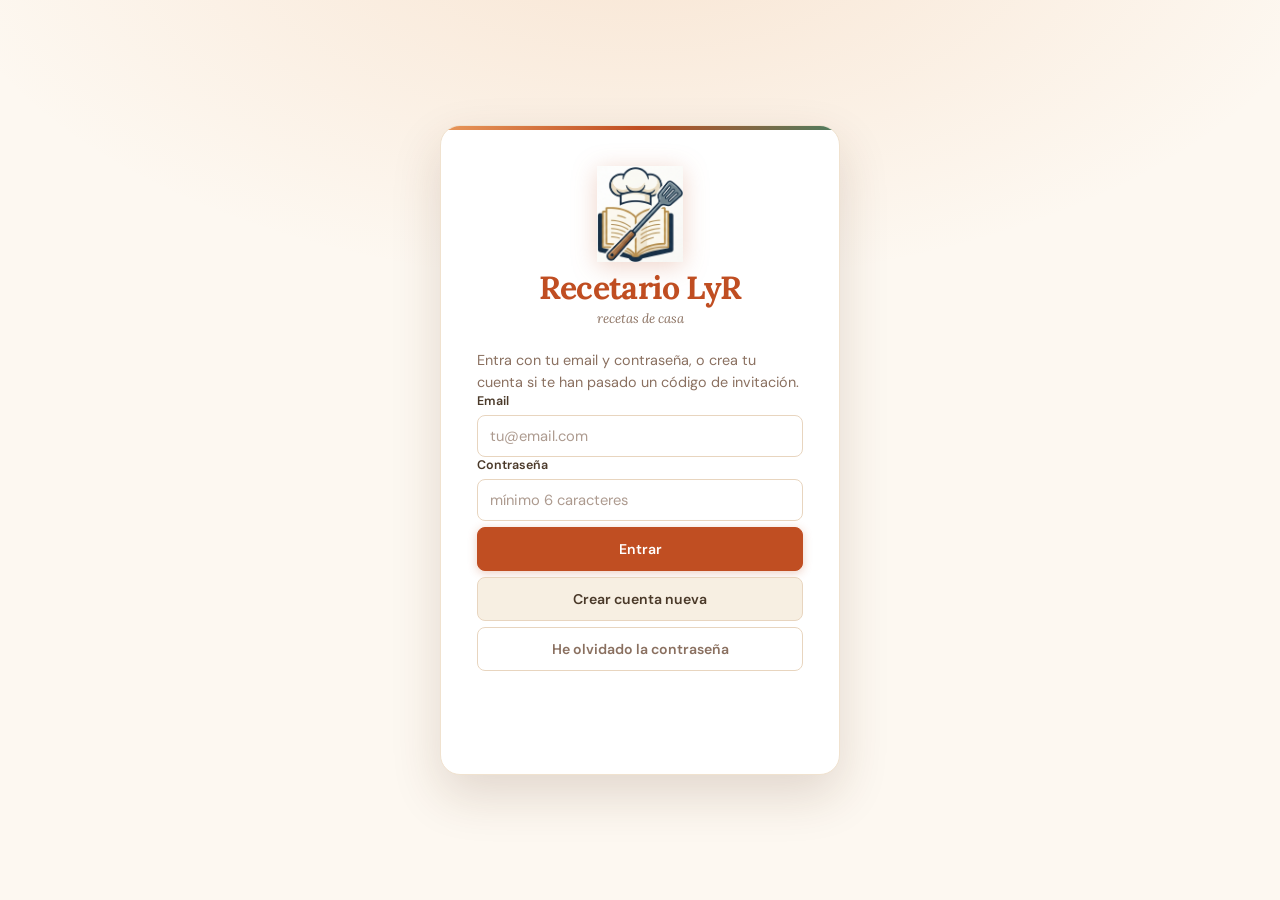
==== commit 18c41bf6: "feat: acceso con email y contraseña El enlace por email (limitado a 2/hora en el plan gratuito de Su" ====
--- a/index.html
+++ b/index.html
@@ -45,25 +45,22 @@
       <button id="unlockButton" class="primary-button">Entrar</button>
     </div>
 
-    <!-- Modo nube: login con email (enlace mágico, y código si la plantilla lo incluye) -->
+    <!-- Modo nube: login con email y contraseña. El email solo se usa como
+         recuperación (enlace de un solo uso) si alguien olvida su contraseña. -->
     <div id="cloudLogin" class="hidden">
-      <p class="muted">Entra con tu email. Te enviaremos un enlace de acceso de un solo uso. Solo pueden entrar cuentas invitadas.</p>
+      <p class="muted">Entra con tu email y contraseña, o crea tu cuenta si te han pasado un código de invitación.</p>
 
       <label class="field">
         <span>Email</span>
         <input id="loginEmail" type="email" autocomplete="email" placeholder="tu@email.com">
       </label>
-      <button id="sendCodeButton" class="primary-button">Enviar email de acceso</button>
-
-      <div id="loginCodeStep" class="hidden">
-        <p class="muted">Pulsa el enlace del email en este dispositivo. Si el email incluye un código, también puedes escribirlo aquí:</p>
-        <label class="field">
-          <span>Código (si aparece en el email)</span>
-          <input id="loginCode" type="text" inputmode="numeric" autocomplete="one-time-code" placeholder="123456">
-        </label>
-        <button id="verifyCodeButton" class="primary-button">Entrar con código</button>
-        <button id="resendCodeButton" type="button" class="ghost-button">Enviar otro email</button>
-      </div>
+      <label class="field">
+        <span>Contraseña</span>
+        <input id="loginPassword" type="password" autocomplete="current-password" placeholder="mínimo 6 caracteres">
+      </label>
+      <button id="passwordLoginButton" class="primary-button">Entrar</button>
+      <button id="signupButton" type="button" class="secondary-button">Crear cuenta nueva</button>
+      <button id="sendCodeButton" type="button" class="ghost-button">He olvidado la contraseña</button>
     </div>
 
     <!-- Modo nube: elegir recetario o canjear invitación -->
@@ -351,6 +348,12 @@
     <div class="settings-group hidden" id="cloudGroup">
       <h3>Cuenta y recetario</h3>
       <p id="cloudAccountText" class="muted"></p>
+      <label class="field">
+        <span>Nueva contraseña</span>
+        <input id="newPasswordInput" type="password" autocomplete="new-password" placeholder="mínimo 6 caracteres">
+      </label>
+      <button id="changePasswordButton" type="button" class="secondary-button">Cambiar contraseña</button>
+      <p id="passwordChangeResult" class="muted hidden"></p>
       <button id="cloudInviteButton" type="button" class="secondary-button hidden">Crear código de invitación</button>
       <p id="cloudInviteResult" class="muted hidden"></p>
       <button id="cloudImportLocalButton" type="button" class="secondary-button">Importar recetas locales de este dispositivo</button>
--- a/styles.css
+++ b/styles.css
@@ -1003,12 +1003,10 @@
 }
 
 #cloudLogin .primary-button,
+#cloudLogin .secondary-button,
+#cloudLogin .ghost-button,
 #cloudCookbooks .secondary-button,
 #cloudCookbooks .ghost-button {
   width: 100%;
   margin-top: 6px;
 }
-
-#loginCodeStep {
-  margin-top: 10px;
-}
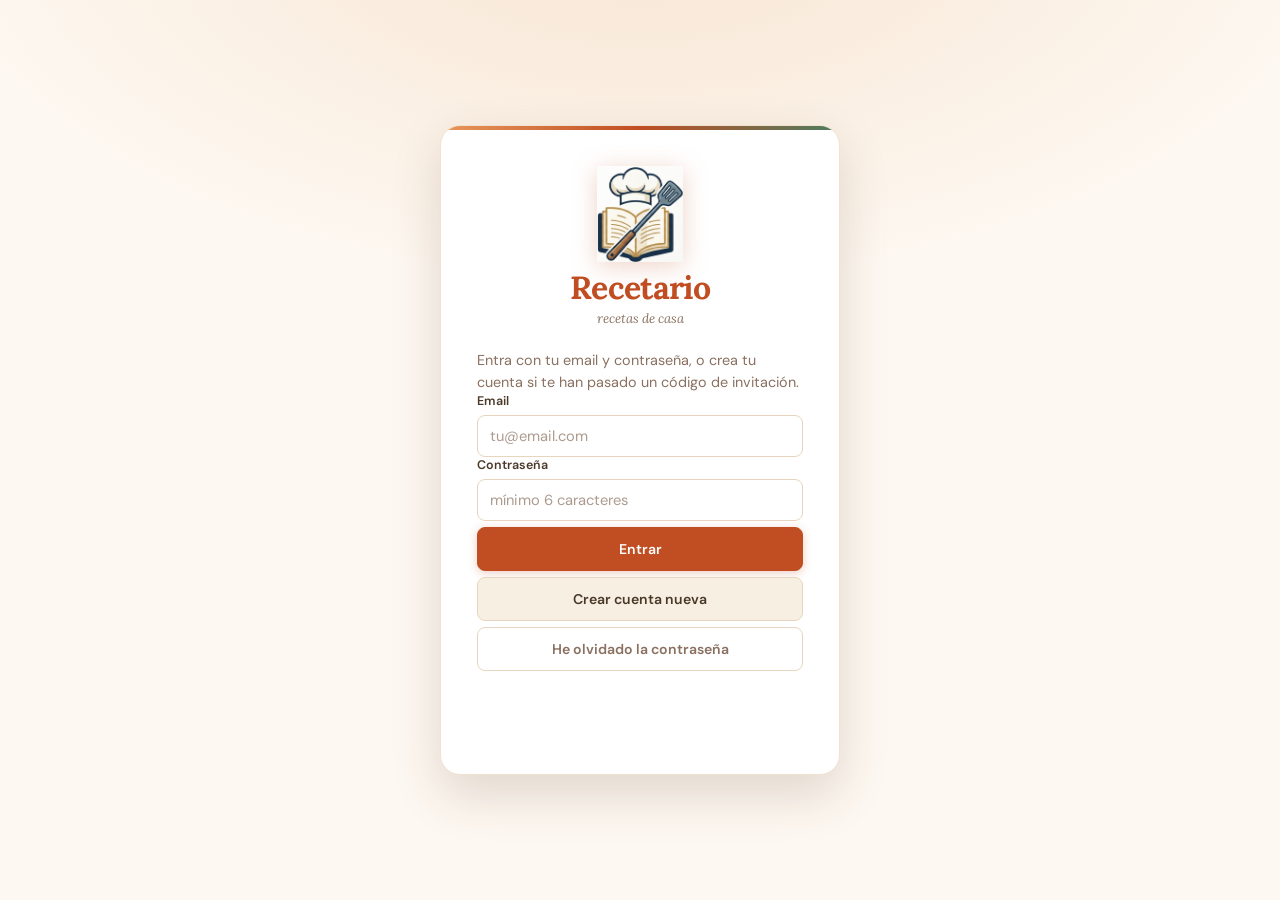
==== commit c025c5d3: "chore: renombrar la app de "Recetario LyR" a "Recetario" Co-Authored-By: Claude Fable 5 <noreply@ant" ====
--- a/index.html
+++ b/index.html
@@ -4,7 +4,7 @@
 <meta charset="utf-8">
 <meta name="viewport" content="width=device-width, initial-scale=1, viewport-fit=cover">
 <meta name="theme-color" content="#fdf8f1">
-<title>Recetario LyR</title>
+<title>Recetario</title>
 <link rel="icon" type="image/png" href="logo.png">
 <link rel="apple-touch-icon" href="apple-touch-icon.png">
 <link rel="manifest" href="manifest.webmanifest">
@@ -27,8 +27,8 @@
   <section class="lock-panel">
 
     <div class="lock-logo-wrap">
-      <img class="lock-logo-img" src="logo.png" alt="Recetario LyR" width="96" height="96">
-      <h1 class="lock-title">Recetario LyR</h1>
+      <img class="lock-logo-img" src="logo.png" alt="Recetario" width="96" height="96">
+      <h1 class="lock-title">Recetario</h1>
       <p class="lock-subtitle">recetas de casa</p>
       <p id="lockRecipeCount" class="lock-recipe-count"></p>
     </div>
@@ -107,7 +107,7 @@
     <div class="brand-row">
       <img class="topbar-logo-img" src="logo.png" alt="" width="36" height="36">
       <div class="brand-text">
-        <h1 class="topbar-title">Recetario LyR</h1>
+        <h1 class="topbar-title">Recetario</h1>
       </div>
     </div>
     <button id="settingsButton" class="icon-button" title="Ajustes" aria-label="Ajustes">
@@ -171,6 +171,17 @@
 
     <!-- ─── ADD / EDIT VIEW ────────────────────────────────── -->
     <section id="addView" class="view">
+
+      <!-- Importar desde un enlace: siempre visible, sin cambiar de pestaña -->
+      <div id="linkImportBox" class="link-import-box">
+        <span class="link-import-title">⚡ Importar desde un enlace</span>
+        <p class="muted">Pega la dirección de una web de recetas y rellenamos la ficha por ti (título, ingredientes, pasos y foto).</p>
+        <div class="link-import-row">
+          <input id="recipeUrl" type="url" inputmode="url" autocomplete="off" placeholder="https://www.recetasderechupete.com/…">
+          <button id="importLinkButton" type="button" class="primary-button">Importar</button>
+        </div>
+        <p id="linkStatus" class="message"></p>
+      </div>
 
       <div class="mode-tabs" role="tablist" aria-label="Método de entrada">
         <button class="mode-tab active" data-mode="manual">Manual</button>
--- a/styles.css
+++ b/styles.css
@@ -1010,3 +1010,41 @@
   width: 100%;
   margin-top: 6px;
 }
+
+/* ─── Importar desde enlace ──────────────────────────────── */
+
+.link-import-box {
+  margin-bottom: 14px;
+  padding: 14px;
+  border: 1.5px dashed var(--accent, #b85522);
+  border-radius: 12px;
+  background: var(--panel, #fdf6ee);
+}
+
+.link-import-title {
+  display: block;
+  font-weight: 700;
+  margin-bottom: 4px;
+}
+
+.link-import-box .muted {
+  margin: 0 0 10px;
+  font-size: 0.85rem;
+}
+
+/* En movil los botones son width:100% (media query de abajo): con wrap, el
+   boton salta a su propia linea; en escritorio queda en linea con el campo. */
+.link-import-row {
+  display: flex;
+  flex-wrap: wrap;
+  gap: 8px;
+}
+
+.link-import-row input {
+  flex: 1 1 220px;
+  min-width: 0;
+}
+
+.link-import-row .primary-button {
+  margin: 0;
+}
